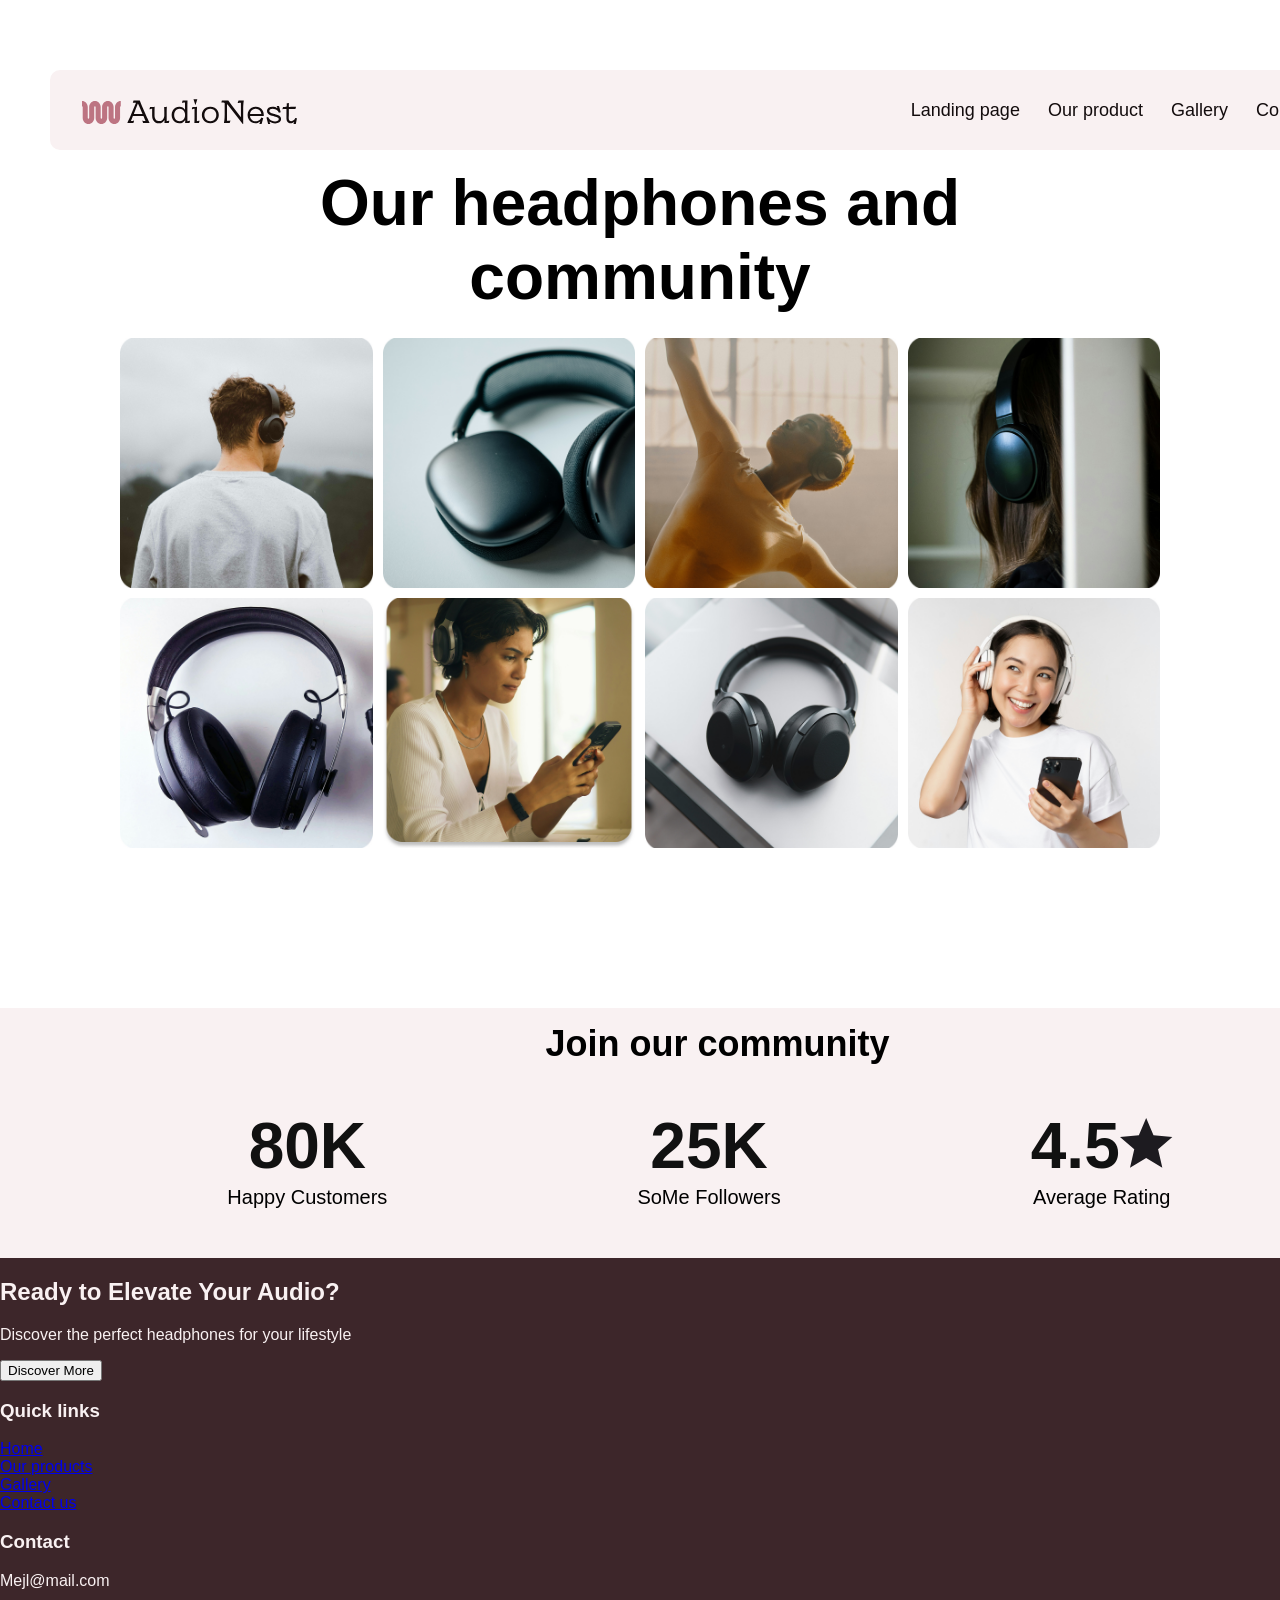
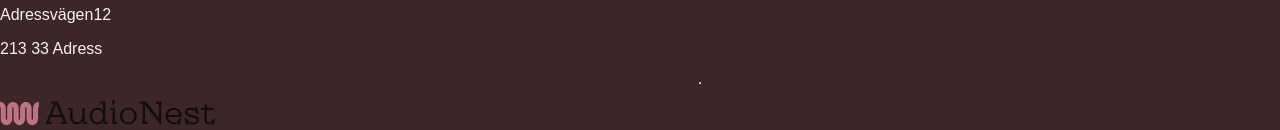
==== gallery.html @ 7fffce98 "css added, new information added, almost done" ====
<!DOCTYPE html>
<html lang="en">
<head>
    <meta charset="UTF-8">
    <meta name="viewport" content="width=device-width, initial-scale=1.0">
    <title>Gallery</title>
    <link rel="stylesheet" href="styles/gallery.css">
    <link rel="normalize" href="styles/normalize.css">
</head>
<body>

<section class="navbar">
    <div class="nav-bar">
        <div class="logo-group">
            <div class="logo">
                <img src="images/AudioNest.svg">
            </div>
        </div>
        <div class="nav-links">
            <ul>
                <li><a href="landing.html">Landing page</a></li>
                <li><a href="about.html">Our product</a></li>
                <li><a href="pages/gallery.html">Gallery</a></li>
                <li><a href="contact.html">Contact</a></li>
            </ul>
        </div>
    </div>
</section>

<section class="gallery">
    <h1>Our headphones and community</h1>

    <div class="gallery-images">
        <div class="gallery-grid">
            <img src="images/man_headphones_back.jpg" alt="Image 1">
            <img src="images/headphones_black2.jpg" alt="Image 2">
            <img src="images/headphones_dance.jpg" alt="Image 3">
            <img src="images/headphones_behind.jpg" alt="Image 4">
            <img src="images/headphones_black3.jpg" alt="Image 5">    
            <img src="images/girl_headphones_phone.jpg" alt="Image 6">
            <img src="images/headphones_black.jpg" alt="Image 7">
            <img src="images/girl_headphones_phone2.jpg" alt="Image 8">
        </div>
    </div>
</section>

<section class="community-section">
    <h4>Join our community</h4>
    <div class="community-stats">
        <div class="stat">
            <h2>80K</h2>
            <p>Happy Customers</p>
        </div>
        <div class="stat">
            <h2>25K</h2>
            <p>SoMe Followers</p>
        </div>
        <div class="stat">
            <h2>4.5<img src="images/star.svg" alt="star"></h2>
            <p>Average Rating</p>
        </div>
    </div>
</section>

<footer>
    <div class="footer-content">
        <div class="footer-cta">
                <h2>Ready to Elevate Your Audio?</h2>
                <p>Discover the perfect headphones for your lifestyle</p>
                <button class="cta-button">Discover More</button>
        </div>
        <div class="footer-links">
            <div class="footer-column">
                <h3>Quick links</h3>
                <ul>
                    <li><a href="index.html">Home</a></li>
                    <li><a href="index,html">Our products</a></li>
                    <li><a href="index.html">Gallery</a></li>
                    <li><a href="index.html">Contact us</a></li>
                </ul>
            </div>
            <div class="footer-contact">
                 <h3>Contact</h3>
                 <p>Mejl@mail.com</p>
                 <p>Adressvägen12</p>
                 <p>213 33 Adress</p>
            </div>
        </div>

        </div>
     
    <hr class="hr">
        
        <div class="footer-bottom">
            <div class="footer-logo">
         <img src="images/AudioNest.svg" alt="AudioNest">
            </div>
        <div class="social-icons"></div>
        </div>
    </div>
</footer>
</body>
</html>
---- styles/gallery.css ----
body {
    background-color: #FFFFFF;
    font-family: 'Helvetica', sans-serif;
    margin: 0;
}

ul {
    list-style: none;
    margin: 0;
    padding: 0;
}
/*Navigation*/
.navbar {
    border-radius: 10px;
    margin-bottom: 16px;
    color: #000000;
    background-color: #F9F1F2;
    width: 1300px;
    height: 80px;
    margin-left: 50px;
    margin-right: 50px;
    margin-top: 70px;
}

.nav-bar {
    display: flex;
    flex-direction: row;
    align-items: center;
    justify-content: space-between;
    height: 100%;
    padding: 0 32px;
}

.navbar ul li a {
    font-size: 18px;
    color: #130C0D;
    text-decoration: none;
}

.nav-links ul {
    display: flex;
    flex-direction: row;
    gap: 28px;
}
/*Gallery section*/

.gallery {
    margin: 0 120px;
}

.gallery h1 {
    font-size: 64px;
    max-width: 686px;
    font-weight: 600;
    text-align: center;
    margin: 0 auto 24px;
    color: #000000;
}

.gallery-grid {
    display: grid;
    grid-template-columns: repeat(4, 1fr);
    gap: 10px;
}

.gallery-grid img {
    width: 100%;
    height: 250px;
    object-fit: cover;
    border-radius: 6px;
}

.community-section {
    background-color: #F9F1F2;
    width: 1400px;
    height: 250px;
    margin: 160px auto 0;
    display: flex;
    flex-direction: column;
    position: relative;
}

.community-section h4 {
    font-size: 36px;
    font-weight: 700;
    color: #000000;
    align-self: center;
    margin: 15px 0 0 35px;
}

.community-stats {
    display: flex;
    justify-content: center;
    align-items: center;
    gap: 250px;
    flex: 1;
}

.stat {
    display: flex;
    flex-direction: column;
    align-items: center;
    gap: 8px;
}

.stat h2 {
    font-size: 64px;
    font-weight: 700;
    color: #111;
    line-height: 1;
    margin: 0;
}

.stat h2 img {
    height: 50px;
    width: auto;
}

.stat p {
    font-size: 20px;
    font-weight: 300;
    font-family: 'Helvetica', sans-serif;
    color: #000000;
    margin: 0;
}
/* Footer */

footer {
    background-color: #3D262A;
    color: #F9F1F2;
    width: 1400px;
    min-height: 450px;
    margin: 0 auto;
    box-sizing: border-box;
    display: flex;
    flex-direction: column;
}
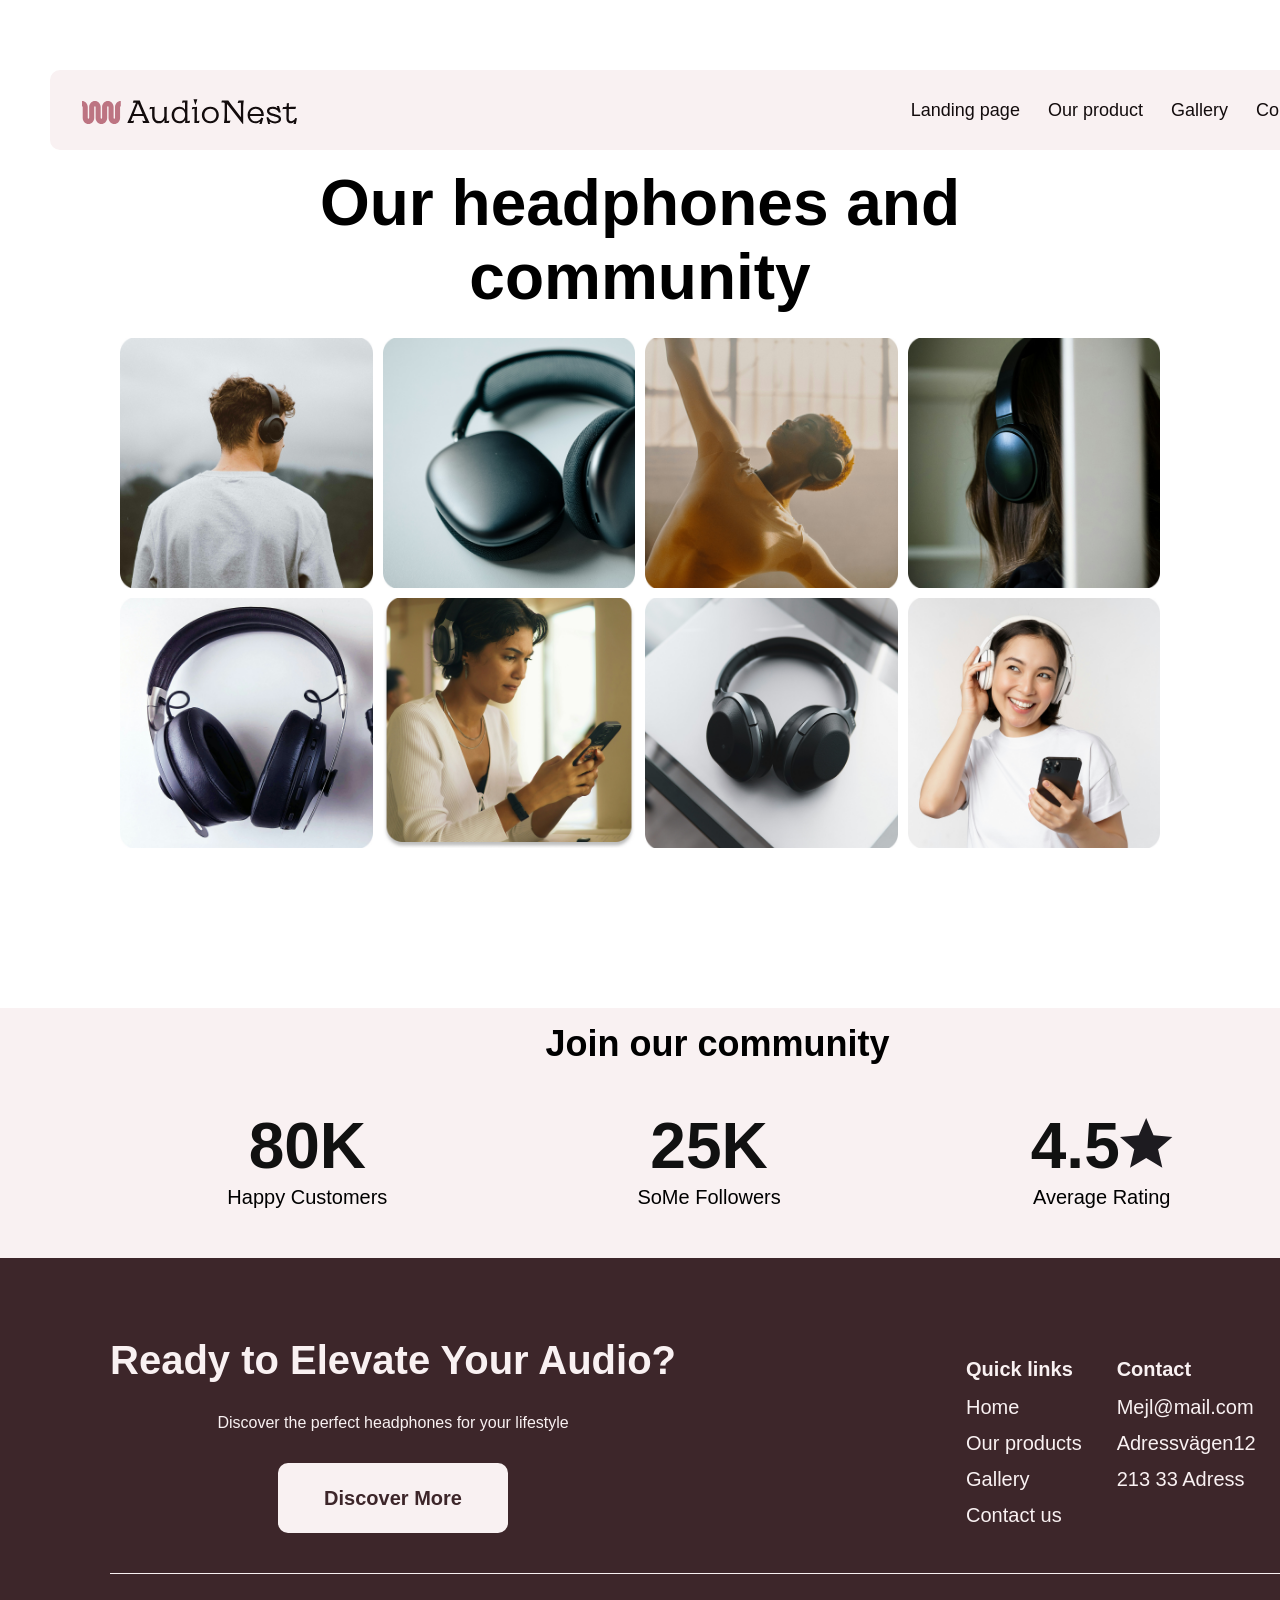
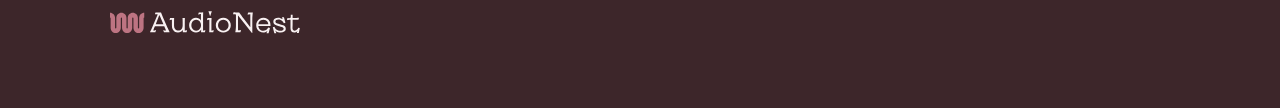
==== commit 6579980e: "footer css updated, light logo SVG added" ====
--- a/gallery.html
+++ b/gallery.html
@@ -13,7 +13,7 @@
     <div class="nav-bar">
         <div class="logo-group">
             <div class="logo">
-                <img src="images/AudioNest.svg">
+                <img src="images/AudioNest_dark.svg">
             </div>
         </div>
         <div class="nav-links">
@@ -73,10 +73,10 @@
             <div class="footer-column">
                 <h3>Quick links</h3>
                 <ul>
-                    <li><a href="index.html">Home</a></li>
-                    <li><a href="index,html">Our products</a></li>
-                    <li><a href="index.html">Gallery</a></li>
-                    <li><a href="index.html">Contact us</a></li>
+                    <li><a href="landing.html">Home</a></li>
+                    <li><a href="about.html">Our products</a></li>
+                    <li><a href="gallery.html">Gallery</a></li>
+                    <li><a href="contact.html">Contact us</a></li>
                 </ul>
             </div>
             <div class="footer-contact">
@@ -93,7 +93,7 @@
         
         <div class="footer-bottom">
             <div class="footer-logo">
-         <img src="images/AudioNest.svg" alt="AudioNest">
+         <img src="images/AudioNest_light.svg" alt="AudioNest light logo">
             </div>
         <div class="social-icons"></div>
         </div>
--- a/styles/gallery.css
+++ b/styles/gallery.css
@@ -136,3 +136,95 @@
     flex-direction: column;
 }
 
+.footer-content {
+    display: flex;
+    flex-direction: row;
+    align-items: flex-start;
+    margin: 80px 110px 0;
+    gap: 290px;
+}
+
+.footer-cta {
+    display: flex;
+    flex-direction: column;
+    align-items: center;
+    gap: 15px;
+}
+
+.footer-cta h2 {
+    font-size: 40px;
+    font-weight: 700;
+    margin: 0;
+}
+
+.footer p {
+    font-size: 20px;
+    margin: 0;
+    font-weight: 400;
+}
+
+footer button {
+    width: 230px;
+    height: 70px;
+    background-color: #F9F1F2;
+    color: #3D262A;
+    border-radius: 10px;
+    font-weight: 700;
+    font-size: 20px;
+    border: none;
+    cursor: pointer;
+}
+
+.footer-links {
+    display: flex;
+    flex-direction: row;
+    gap: 35px;
+}
+
+.footer-column,
+.footer-contact {
+    display: flex;
+    flex-direction: column;
+}
+
+.footer-column h3,
+.footer-contact h3 {
+    font-size: 20px;
+    font-weight: 700;
+    margin-bottom: 8px;
+}
+
+.footer-column ul {
+    list-style: none;
+    margin: 0;
+    padding: 0;
+}
+
+.footer-column ul li a,
+.footer-contact p {
+    font-size: 20px;
+    font-weight: 400;
+    color: #F9F1F2;
+    text-decoration: none;
+    line-height: 36px;
+    margin: 0;
+    display: block;
+}
+
+hr {
+    border: none;
+    border-top: 1px solid #F9F1F2;
+    width: 1180px;
+    margin: 40px auto 30px;
+}
+
+.footer-bottom {
+    display: flex;
+    justify-content: flex-start;
+    align-items: center;
+    margin: 0 110px 30px;
+}
+
+.footer-logo img {
+    height: 30px;
+}
